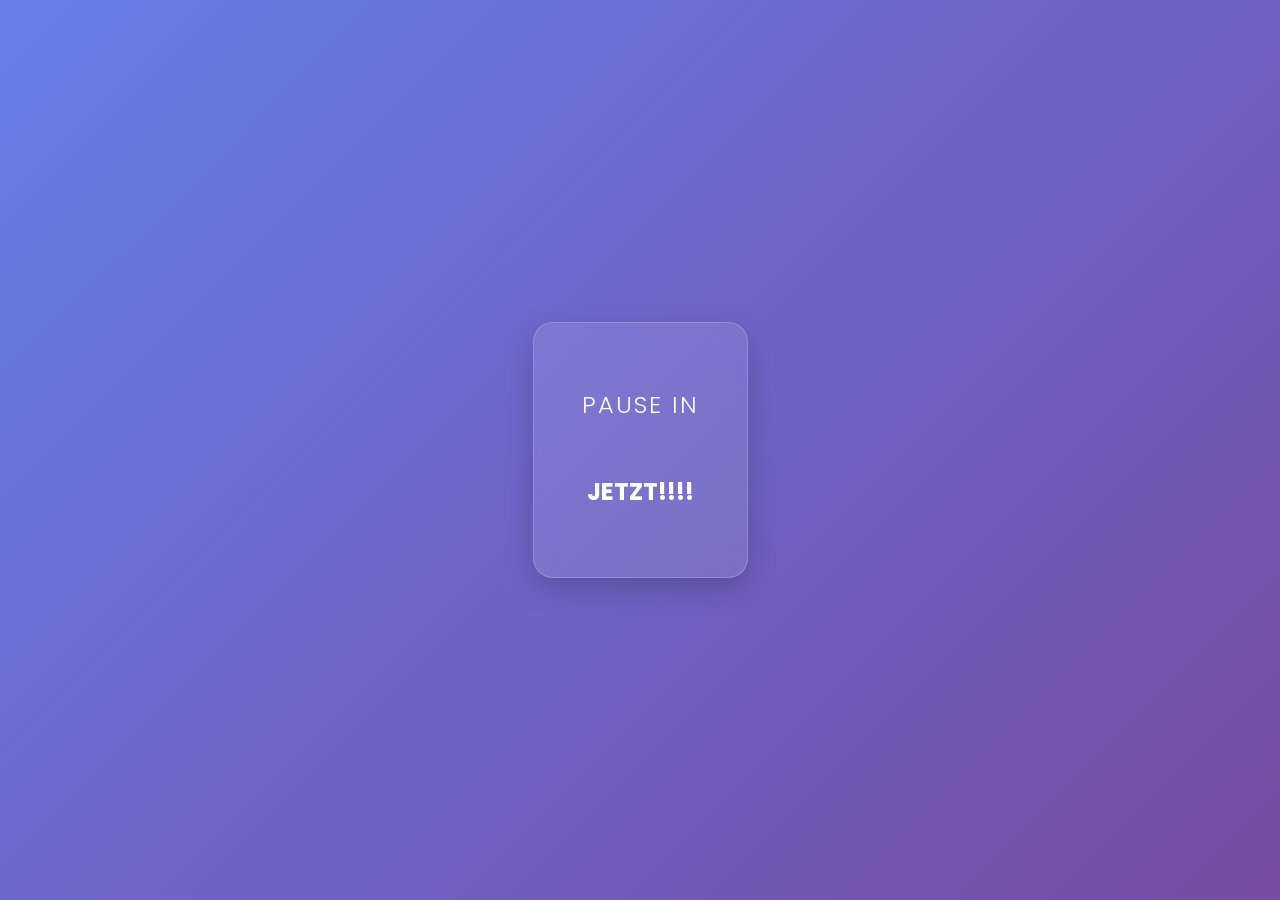
==== index.html @ eeb7b1fe "Update index.html" ====
<!DOCTYPE html>
<html lang="de">
<head>
    <meta charset="UTF-8">
    <meta name="viewport" content="width=device-width, initial-scale=1.0">
    <title>Countdown bis Pause</title>
    <style>
        /* --- Ändern in Line 117! Denk an DATUM und UHRZEIT --- */
        @import url('https://fonts.googleapis.com/css2?family=Poppins:wght@300;600&display=swap');

        body {
            margin: 0;
            padding: 0;
            font-family: 'Poppins', sans-serif;
            background: linear-gradient(135deg, #667eea 0%, #764ba2 100%);
            height: 100vh;
            display: flex;
            justify-content: center;
            align-items: center;
            color: #fff;
            overflow: hidden;
        }

        .container {
            text-align: center;
            background: rgba(255, 255, 255, 0.1);
            backdrop-filter: blur(10px);
            padding: 3rem;
            border-radius: 20px;
            box-shadow: 0 10px 30px rgba(0,0,0,0.2);
            border: 1px solid rgba(255, 255, 255, 0.2);
            max-width: 90%;
        }

        h1 {
            font-weight: 300;
            letter-spacing: 2px;
            margin-bottom: 2rem;
            text-transform: uppercase;
            font-size: 1.5rem;
        }

        .countdown {
            display: flex;
            justify-content: center;
            gap: 2rem; 
            flex-wrap: wrap;
        }

        .time-box {
            display: flex;
            flex-direction: column;
            align-items: center;
        }

        .number {
            font-size: 4rem;
            font-weight: 600;
            line-height: 1;
            text-shadow: 0 5px 10px rgba(0,0,0,0.1);
        }

        .label {
            font-size: 0.9rem;
            text-transform: uppercase;
            letter-spacing: 1px;
            opacity: 0.8;
            margin-top: 0.5rem;
        }

        @media (max-width: 600px) {
            .countdown {
                gap: 1rem;
            }
            
            .number {
                font-size: 2.5rem;
            }
            
            .container {
                padding: 2rem 1rem;
                width: 90%;
            }
            
            h1 {
                font-size: 1.1rem;
            }
        }
    </style>
</head>
<body>

    <div class="container">
        <h1>Pause in</h1>
        <div class="countdown" id="countdown">
            <div class="time-box">
                <span class="number" id="days">00</span>
                <span class="label">Tage</span>
            </div>
            <div class="time-box">
                <span class="number" id="hours">00</span>
                <span class="label">Std</span>
            </div>
            <div class="time-box">
                <span class="number" id="minutes">00</span>
                <span class="label">Min</span>
            </div>
            <div class="time-box">
                <span class="number" id="seconds">00</span>
                <span class="label">Sek</span>
            </div>
        </div>
    </div>

    <script>
    
        const targetDate = new Date("Febrauar 9, 2026 09:15:00").getTime();

        const timer = setInterval(function() {

            const now = new Date().getTime();

            const distance = targetDate - now;

            const days = Math.floor(distance / (1000 * 60 * 60 * 24));
            const hours = Math.floor((distance % (1000 * 60 * 60 * 24)) / (1000 * 60 * 60));
            const minutes = Math.floor((distance % (1000 * 60 * 60)) / (1000 * 60));
            const seconds = Math.floor((distance % (1000 * 60)) / 1000);

            document.getElementById("days").innerText = days;
            document.getElementById("hours").innerText = formatTime(hours);
            document.getElementById("minutes").innerText = formatTime(minutes);
            document.getElementById("seconds").innerText = formatTime(seconds);

            if (distance < 0) {
                clearInterval(timer);
                document.getElementById("countdown").innerHTML = "<h2>JETZT!!!!</h2>";
            }
        }, 1000);

        function formatTime(time) {
            return time < 10 ? `0${time}` : time;
        }
    </script>
</body>
</html>
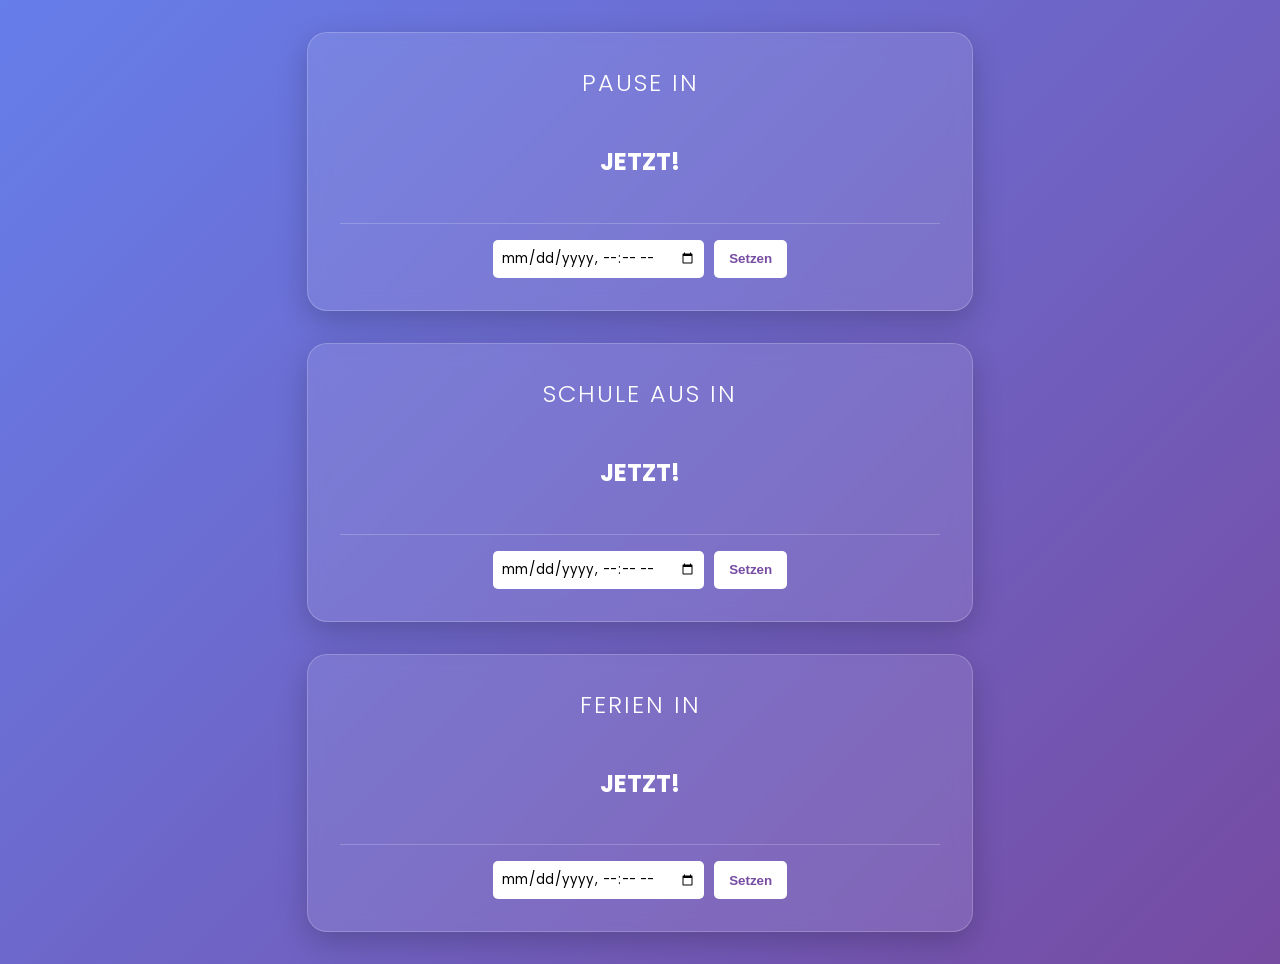
==== commit aecf53cd: "Refactor countdown timer and update styles" ====
--- a/index.html
+++ b/index.html
@@ -3,48 +3,51 @@
 <head>
     <meta charset="UTF-8">
     <meta name="viewport" content="width=device-width, initial-scale=1.0">
-    <title>Countdown bis Pause</title>
+    <title>Multi-Countdown</title>
     <style>
-        /* --- Ändern in Line 117! Denk an DATUM und UHRZEIT --- */
         @import url('https://fonts.googleapis.com/css2?family=Poppins:wght@300;600&display=swap');
 
         body {
             margin: 0;
-            padding: 0;
+            padding: 2rem 0; /* Etwas Platz oben und unten */
             font-family: 'Poppins', sans-serif;
             background: linear-gradient(135deg, #667eea 0%, #764ba2 100%);
-            height: 100vh;
-            display: flex;
-            justify-content: center;
+            min-height: 100vh; /* Mindestens Bildschirmhöhe */
+            display: flex;
+            flex-direction: column; /* Elemente untereinander anordnen */
             align-items: center;
+            gap: 2rem; /* Abstand zwischen den Boxen */
             color: #fff;
-            overflow: hidden;
+            overflow-y: auto; /* Scrollen erlauben */
         }
 
         .container {
             text-align: center;
             background: rgba(255, 255, 255, 0.1);
             backdrop-filter: blur(10px);
-            padding: 3rem;
+            padding: 2rem;
             border-radius: 20px;
             box-shadow: 0 10px 30px rgba(0,0,0,0.2);
             border: 1px solid rgba(255, 255, 255, 0.2);
-            max-width: 90%;
+            width: 90%;
+            max-width: 600px;
         }
 
         h1 {
             font-weight: 300;
             letter-spacing: 2px;
-            margin-bottom: 2rem;
+            margin-bottom: 1.5rem;
             text-transform: uppercase;
             font-size: 1.5rem;
+            margin-top: 0;
         }
 
         .countdown {
             display: flex;
             justify-content: center;
-            gap: 2rem; 
+            gap: 1.5rem; 
             flex-wrap: wrap;
+            margin-bottom: 1.5rem;
         }
 
         .time-box {
@@ -54,37 +57,58 @@
         }
 
         .number {
-            font-size: 4rem;
+            font-size: 3rem;
             font-weight: 600;
             line-height: 1;
             text-shadow: 0 5px 10px rgba(0,0,0,0.1);
         }
 
         .label {
-            font-size: 0.9rem;
+            font-size: 0.8rem;
             text-transform: uppercase;
             letter-spacing: 1px;
             opacity: 0.8;
             margin-top: 0.5rem;
         }
 
+        /* Styling für die Eingabefelder */
+        .settings {
+            margin-top: 1rem;
+            padding-top: 1rem;
+            border-top: 1px solid rgba(255,255,255,0.2);
+            display: flex;
+            justify-content: center;
+            gap: 10px;
+            flex-wrap: wrap;
+        }
+
+        input[type="datetime-local"] {
+            padding: 8px;
+            border-radius: 5px;
+            border: none;
+            outline: none;
+            font-family: 'Poppins', sans-serif;
+        }
+
+        button {
+            padding: 8px 15px;
+            border-radius: 5px;
+            border: none;
+            background: #fff;
+            color: #764ba2;
+            font-weight: bold;
+            cursor: pointer;
+            transition: transform 0.2s;
+        }
+
+        button:hover {
+            transform: scale(1.05);
+            background: #f0f0f0;
+        }
+
         @media (max-width: 600px) {
-            .countdown {
-                gap: 1rem;
-            }
-            
-            .number {
-                font-size: 2.5rem;
-            }
-            
-            .container {
-                padding: 2rem 1rem;
-                width: 90%;
-            }
-            
-            h1 {
-                font-size: 1.1rem;
-            }
+            .number { font-size: 2rem; }
+            .container { padding: 1.5rem 1rem; }
         }
     </style>
 </head>
@@ -92,54 +116,111 @@
 
     <div class="container">
         <h1>Pause in</h1>
-        <div class="countdown" id="countdown">
-            <div class="time-box">
-                <span class="number" id="days">00</span>
-                <span class="label">Tage</span>
-            </div>
-            <div class="time-box">
-                <span class="number" id="hours">00</span>
-                <span class="label">Std</span>
-            </div>
-            <div class="time-box">
-                <span class="number" id="minutes">00</span>
-                <span class="label">Min</span>
-            </div>
-            <div class="time-box">
-                <span class="number" id="seconds">00</span>
-                <span class="label">Sek</span>
-            </div>
+        <div class="countdown" id="cd-pause">
+            <div class="time-box"><span class="number day">00</span><span class="label">Tage</span></div>
+            <div class="time-box"><span class="number hour">00</span><span class="label">Std</span></div>
+            <div class="time-box"><span class="number min">00</span><span class="label">Min</span></div>
+            <div class="time-box"><span class="number sec">00</span><span class="label">Sek</span></div>
+        </div>
+        <div class="settings">
+            <input type="datetime-local" id="input-pause">
+            <button onclick="updateTarget('pause')">Setzen</button>
         </div>
     </div>
 
+    <div class="container">
+        <h1>Schule aus in</h1>
+        <div class="countdown" id="cd-school">
+            <div class="time-box"><span class="number day">00</span><span class="label">Tage</span></div>
+            <div class="time-box"><span class="number hour">00</span><span class="label">Std</span></div>
+            <div class="time-box"><span class="number min">00</span><span class="label">Min</span></div>
+            <div class="time-box"><span class="number sec">00</span><span class="label">Sek</span></div>
+        </div>
+        <div class="settings">
+            <input type="datetime-local" id="input-school">
+            <button onclick="updateTarget('school')">Setzen</button>
+        </div>
+    </div>
+
+    <div class="container">
+        <h1>Ferien in</h1>
+        <div class="countdown" id="cd-vacation">
+            <div class="time-box"><span class="number day">00</span><span class="label">Tage</span></div>
+            <div class="time-box"><span class="number hour">00</span><span class="label">Std</span></div>
+            <div class="time-box"><span class="number min">00</span><span class="label">Min</span></div>
+            <div class="time-box"><span class="number sec">00</span><span class="label">Sek</span></div>
+        </div>
+        <div class="settings">
+            <input type="datetime-local" id="input-vacation">
+            <button onclick="updateTarget('vacation')">Setzen</button>
+        </div>
+    </div>
+
     <script>
-    
-        const targetDate = new Date("Febrauar 9, 2026 09:15:00").getTime();
-
-        const timer = setInterval(function() {
-
+        // Wir speichern die Zielzeiten für jeden Timer in einem Objekt
+        let targets = {
+            'pause': new Date("Feb 9, 2026 12:05:00").getTime(),
+            'school': new Date("Feb 9, 2026 13:30:00").getTime(), // Beispielzeit
+            'vacation': new Date("Mar 28, 2026 00:00:00").getTime() // Beispielzeit
+        };
+
+        // Das Haupt-Intervall, das alle Timer aktualisiert
+        setInterval(function() {
             const now = new Date().getTime();
 
-            const distance = targetDate - now;
+            // Wir rufen die Berechnungs-Funktion für jeden Timer auf
+            calculateTime('pause', now);
+            calculateTime('school', now);
+            calculateTime('vacation', now);
+
+        }, 1000);
+
+        // Funktion zur Berechnung der Zeit
+        function calculateTime(id, now) {
+            const distance = targets[id] - now;
+            const container = document.getElementById('cd-' + id);
+
+            if (distance < 0) {
+                container.innerHTML = "<h2>JETZT!</h2>";
+                return;
+            }
 
             const days = Math.floor(distance / (1000 * 60 * 60 * 24));
             const hours = Math.floor((distance % (1000 * 60 * 60 * 24)) / (1000 * 60 * 60));
             const minutes = Math.floor((distance % (1000 * 60 * 60)) / (1000 * 60));
             const seconds = Math.floor((distance % (1000 * 60)) / 1000);
 
-            document.getElementById("days").innerText = days;
-            document.getElementById("hours").innerText = formatTime(hours);
-            document.getElementById("minutes").innerText = formatTime(minutes);
-            document.getElementById("seconds").innerText = formatTime(seconds);
-
-            if (distance < 0) {
-                clearInterval(timer);
-                document.getElementById("countdown").innerHTML = "<h2>JETZT!!!!</h2>";
-            }
-        }, 1000);
-
+            // Wir suchen innerhalb des spezifischen Containers nach den Klassen
+            container.querySelector('.day').innerText = days;
+            container.querySelector('.hour').innerText = formatTime(hours);
+            container.querySelector('.min').innerText = formatTime(minutes);
+            container.querySelector('.sec').innerText = formatTime(seconds);
+        }
+
+        // Hilfsfunktion für führende Nullen (01, 02 etc.)
         function formatTime(time) {
             return time < 10 ? `0${time}` : time;
+        }
+
+        // Funktion um das Datum per Button zu ändern
+        function updateTarget(id) {
+            const input = document.getElementById('input-' + id).value;
+            
+            if (input) {
+                // Das Input-Feld gibt einen String zurück, wir wandeln ihn in Millisekunden um
+                targets[id] = new Date(input).getTime();
+                
+                // Falls dort vorher "JETZT!" stand, müssen wir das HTML zurücksetzen, 
+                // damit die Zahlen wieder angezeigt werden können.
+                const container = document.getElementById('cd-' + id);
+                if (container.querySelector('h2')) {
+                    // Seite neu laden ist am einfachsten, um die Struktur wiederherzustellen,
+                    // aber eleganter ist es, das HTML neu zu schreiben:
+                    location.reload(); 
+                }
+            } else {
+                alert("Bitte wähle zuerst ein Datum und eine Uhrzeit aus!");
+            }
         }
     </script>
 </body>
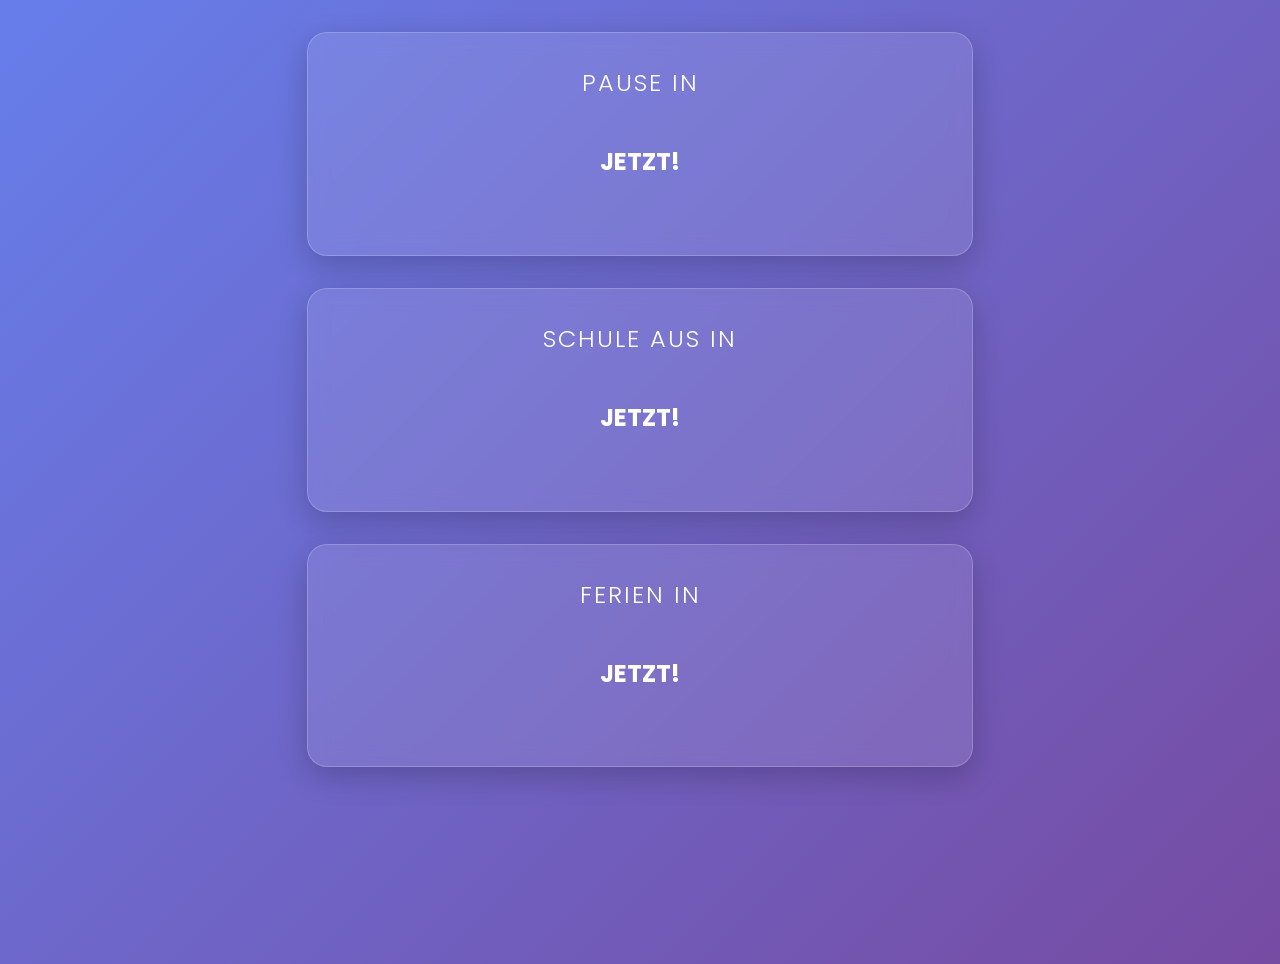
==== commit 98914328: "The Page" ====
--- a/index.html
+++ b/index.html
@@ -1,227 +1,42 @@
-<!DOCTYPE html>
-<html lang="de">
-<head>
-    <meta charset="UTF-8">
-    <meta name="viewport" content="width=device-width, initial-scale=1.0">
-    <title>Multi-Countdown</title>
-    <style>
-        @import url('https://fonts.googleapis.com/css2?family=Poppins:wght@300;600&display=swap');
-
-        body {
-            margin: 0;
-            padding: 2rem 0; /* Etwas Platz oben und unten */
-            font-family: 'Poppins', sans-serif;
-            background: linear-gradient(135deg, #667eea 0%, #764ba2 100%);
-            min-height: 100vh; /* Mindestens Bildschirmhöhe */
-            display: flex;
-            flex-direction: column; /* Elemente untereinander anordnen */
-            align-items: center;
-            gap: 2rem; /* Abstand zwischen den Boxen */
-            color: #fff;
-            overflow-y: auto; /* Scrollen erlauben */
-        }
-
-        .container {
-            text-align: center;
-            background: rgba(255, 255, 255, 0.1);
-            backdrop-filter: blur(10px);
-            padding: 2rem;
-            border-radius: 20px;
-            box-shadow: 0 10px 30px rgba(0,0,0,0.2);
-            border: 1px solid rgba(255, 255, 255, 0.2);
-            width: 90%;
-            max-width: 600px;
-        }
-
-        h1 {
-            font-weight: 300;
-            letter-spacing: 2px;
-            margin-bottom: 1.5rem;
-            text-transform: uppercase;
-            font-size: 1.5rem;
-            margin-top: 0;
-        }
-
-        .countdown {
-            display: flex;
-            justify-content: center;
-            gap: 1.5rem; 
-            flex-wrap: wrap;
-            margin-bottom: 1.5rem;
-        }
-
-        .time-box {
-            display: flex;
-            flex-direction: column;
-            align-items: center;
-        }
-
-        .number {
-            font-size: 3rem;
-            font-weight: 600;
-            line-height: 1;
-            text-shadow: 0 5px 10px rgba(0,0,0,0.1);
-        }
-
-        .label {
-            font-size: 0.8rem;
-            text-transform: uppercase;
-            letter-spacing: 1px;
-            opacity: 0.8;
-            margin-top: 0.5rem;
-        }
-
-        /* Styling für die Eingabefelder */
-        .settings {
-            margin-top: 1rem;
-            padding-top: 1rem;
-            border-top: 1px solid rgba(255,255,255,0.2);
-            display: flex;
-            justify-content: center;
-            gap: 10px;
-            flex-wrap: wrap;
-        }
-
-        input[type="datetime-local"] {
-            padding: 8px;
-            border-radius: 5px;
-            border: none;
-            outline: none;
-            font-family: 'Poppins', sans-serif;
-        }
-
-        button {
-            padding: 8px 15px;
-            border-radius: 5px;
-            border: none;
-            background: #fff;
-            color: #764ba2;
-            font-weight: bold;
-            cursor: pointer;
-            transition: transform 0.2s;
-        }
-
-        button:hover {
-            transform: scale(1.05);
-            background: #f0f0f0;
-        }
-
-        @media (max-width: 600px) {
-            .number { font-size: 2rem; }
-            .container { padding: 1.5rem 1rem; }
-        }
-    </style>
-</head>
-<body>
-
-    <div class="container">
-        <h1>Pause in</h1>
-        <div class="countdown" id="cd-pause">
-            <div class="time-box"><span class="number day">00</span><span class="label">Tage</span></div>
-            <div class="time-box"><span class="number hour">00</span><span class="label">Std</span></div>
-            <div class="time-box"><span class="number min">00</span><span class="label">Min</span></div>
-            <div class="time-box"><span class="number sec">00</span><span class="label">Sek</span></div>
-        </div>
-        <div class="settings">
-            <input type="datetime-local" id="input-pause">
-            <button onclick="updateTarget('pause')">Setzen</button>
-        </div>
-    </div>
-
-    <div class="container">
-        <h1>Schule aus in</h1>
-        <div class="countdown" id="cd-school">
-            <div class="time-box"><span class="number day">00</span><span class="label">Tage</span></div>
-            <div class="time-box"><span class="number hour">00</span><span class="label">Std</span></div>
-            <div class="time-box"><span class="number min">00</span><span class="label">Min</span></div>
-            <div class="time-box"><span class="number sec">00</span><span class="label">Sek</span></div>
-        </div>
-        <div class="settings">
-            <input type="datetime-local" id="input-school">
-            <button onclick="updateTarget('school')">Setzen</button>
-        </div>
-    </div>
-
-    <div class="container">
-        <h1>Ferien in</h1>
-        <div class="countdown" id="cd-vacation">
-            <div class="time-box"><span class="number day">00</span><span class="label">Tage</span></div>
-            <div class="time-box"><span class="number hour">00</span><span class="label">Std</span></div>
-            <div class="time-box"><span class="number min">00</span><span class="label">Min</span></div>
-            <div class="time-box"><span class="number sec">00</span><span class="label">Sek</span></div>
-        </div>
-        <div class="settings">
-            <input type="datetime-local" id="input-vacation">
-            <button onclick="updateTarget('vacation')">Setzen</button>
-        </div>
-    </div>
-
-    <script>
-        // Wir speichern die Zielzeiten für jeden Timer in einem Objekt
-        let targets = {
-            'pause': new Date("Feb 9, 2026 12:05:00").getTime(),
-            'school': new Date("Feb 9, 2026 13:30:00").getTime(), // Beispielzeit
-            'vacation': new Date("Mar 28, 2026 00:00:00").getTime() // Beispielzeit
-        };
-
-        // Das Haupt-Intervall, das alle Timer aktualisiert
-        setInterval(function() {
-            const now = new Date().getTime();
-
-            // Wir rufen die Berechnungs-Funktion für jeden Timer auf
-            calculateTime('pause', now);
-            calculateTime('school', now);
-            calculateTime('vacation', now);
-
-        }, 1000);
-
-        // Funktion zur Berechnung der Zeit
-        function calculateTime(id, now) {
-            const distance = targets[id] - now;
-            const container = document.getElementById('cd-' + id);
-
-            if (distance < 0) {
-                container.innerHTML = "<h2>JETZT!</h2>";
-                return;
-            }
-
-            const days = Math.floor(distance / (1000 * 60 * 60 * 24));
-            const hours = Math.floor((distance % (1000 * 60 * 60 * 24)) / (1000 * 60 * 60));
-            const minutes = Math.floor((distance % (1000 * 60 * 60)) / (1000 * 60));
-            const seconds = Math.floor((distance % (1000 * 60)) / 1000);
-
-            // Wir suchen innerhalb des spezifischen Containers nach den Klassen
-            container.querySelector('.day').innerText = days;
-            container.querySelector('.hour').innerText = formatTime(hours);
-            container.querySelector('.min').innerText = formatTime(minutes);
-            container.querySelector('.sec').innerText = formatTime(seconds);
-        }
-
-        // Hilfsfunktion für führende Nullen (01, 02 etc.)
-        function formatTime(time) {
-            return time < 10 ? `0${time}` : time;
-        }
-
-        // Funktion um das Datum per Button zu ändern
-        function updateTarget(id) {
-            const input = document.getElementById('input-' + id).value;
-            
-            if (input) {
-                // Das Input-Feld gibt einen String zurück, wir wandeln ihn in Millisekunden um
-                targets[id] = new Date(input).getTime();
-                
-                // Falls dort vorher "JETZT!" stand, müssen wir das HTML zurücksetzen, 
-                // damit die Zahlen wieder angezeigt werden können.
-                const container = document.getElementById('cd-' + id);
-                if (container.querySelector('h2')) {
-                    // Seite neu laden ist am einfachsten, um die Struktur wiederherzustellen,
-                    // aber eleganter ist es, das HTML neu zu schreiben:
-                    location.reload(); 
-                }
-            } else {
-                alert("Bitte wähle zuerst ein Datum und eine Uhrzeit aus!");
-            }
-        }
-    </script>
-</body>
-</html>
+<!DOCTYPE html>
+<html lang="de">
+<head>
+    <meta charset="UTF-8">
+    <meta name="viewport" content="width=device-width, initial-scale=1.0">
+    <link href="assets/css/style.css" rel="stylesheet">
+    <link href="assets/img/icon.ico" rel="icon" type="image/x-icon">
+    <title>Countdown</title>
+</head>
+<body>
+    <div class="container">
+        <h1>Pause in</h1>
+        <div class="countdown" id="cd-pause">
+            <div class="time-box"><span class="number day">00</span><span class="label">Tage</span></div>
+            <div class="time-box"><span class="number hour">00</span><span class="label">Std</span></div>
+            <div class="time-box"><span class="number min">00</span><span class="label">Min</span></div>
+            <div class="time-box"><span class="number sec">00</span><span class="label">Sek</span></div>
+        </div>
+    </div>
+
+    <div class="container">
+        <h1>Schule aus in</h1>
+        <div class="countdown" id="cd-school">
+            <div class="time-box"><span class="number day">00</span><span class="label">Tage</span></div>
+            <div class="time-box"><span class="number hour">00</span><span class="label">Std</span></div>
+            <div class="time-box"><span class="number min">00</span><span class="label">Min</span></div>
+            <div class="time-box"><span class="number sec">00</span><span class="label">Sek</span></div>
+        </div>
+    </div>
+
+    <div class="container">
+        <h1>Ferien in</h1>
+        <div class="countdown" id="cd-vacation">
+            <div class="time-box"><span class="number day">00</span><span class="label">Tage</span></div>
+            <div class="time-box"><span class="number hour">00</span><span class="label">Std</span></div>
+            <div class="time-box"><span class="number min">00</span><span class="label">Min</span></div>
+            <div class="time-box"><span class="number sec">00</span><span class="label">Sek</span></div>
+        </div>
+    </div>
+</body>
+<script type="text/javascript" src="assets/js/script.js"></script>
+</html>
--- a/assets/css/style.css
+++ b/assets/css/style.css
@@ -0,0 +1,104 @@
+        @import url('https://fonts.googleapis.com/css2?family=Poppins:wght@300;600&display=swap');
+
+        body {
+            margin: 0;
+            padding: 2rem 0;
+            font-family: 'Poppins', sans-serif;
+            background: linear-gradient(135deg, #667eea 0%, #764ba2 100%);
+            min-height: 100vh;
+            display: flex;
+            flex-direction: column; 
+            align-items: center;
+            gap: 2rem; 
+            color: #fff;
+            overflow-y: auto; 
+        }
+
+        .container {
+            text-align: center;
+            background: rgba(255, 255, 255, 0.1);
+            backdrop-filter: blur(10px);
+            padding: 2rem;
+            border-radius: 20px;
+            box-shadow: 0 10px 30px rgba(0,0,0,0.2);
+            border: 1px solid rgba(255, 255, 255, 0.2);
+            width: 90%;
+            max-width: 600px;
+        }
+
+        h1 {
+            font-weight: 300;
+            letter-spacing: 2px;
+            margin-bottom: 1.5rem;
+            text-transform: uppercase;
+            font-size: 1.5rem;
+            margin-top: 0;
+        }
+
+        .countdown {
+            display: flex;
+            justify-content: center;
+            gap: 1.5rem; 
+            flex-wrap: wrap;
+            margin-bottom: 1.5rem;
+        }
+
+        .time-box {
+            display: flex;
+            flex-direction: column;
+            align-items: center;
+        }
+
+        .number {
+            font-size: 3rem;
+            font-weight: 600;
+            line-height: 1;
+            text-shadow: 0 5px 10px rgba(0,0,0,0.1);
+        }
+
+        .label {
+            font-size: 0.8rem;
+            text-transform: uppercase;
+            letter-spacing: 1px;
+            opacity: 0.8;
+            margin-top: 0.5rem;
+        }
+
+        .settings {
+            margin-top: 1rem;
+            padding-top: 1rem;
+            border-top: 1px solid rgba(255,255,255,0.2);
+            display: flex;
+            justify-content: center;
+            gap: 10px;
+            flex-wrap: wrap;
+        }
+
+        input[type="datetime-local"] {
+            padding: 8px;
+            border-radius: 5px;
+            border: none;
+            outline: none;
+            font-family: 'Poppins', sans-serif;
+        }
+
+        button {
+            padding: 8px 15px;
+            border-radius: 5px;
+            border: none;
+            background: #fff;
+            color: #764ba2;
+            font-weight: bold;
+            cursor: pointer;
+            transition: transform 0.2s;
+        }
+
+        button:hover {
+            transform: scale(1.05);
+            background: #f0f0f0;
+        }
+
+        @media (max-width: 600px) {
+            .number { font-size: 2rem; }
+            .container { padding: 1.5rem 1rem; }
+        }
